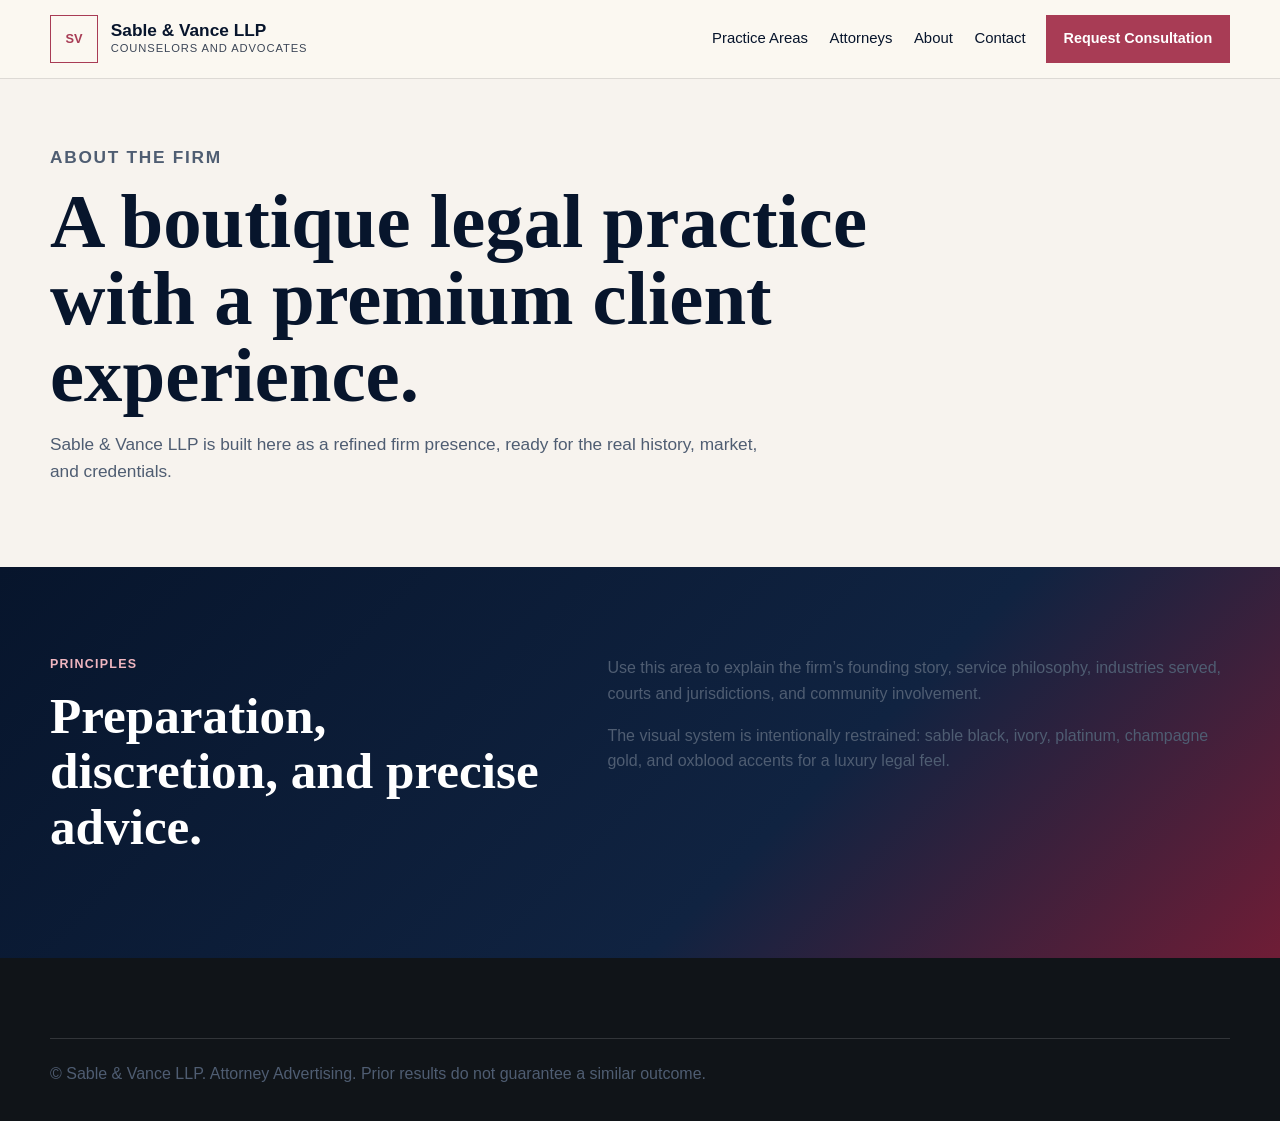
==== about/index.html @ 69eb43da "Update script source path in index.html" ====
<!DOCTYPE html>
<html lang="en" class="plain-header">
  <head>
    <meta charset="UTF-8" />
    <meta name="viewport" content="width=device-width, initial-scale=1.0" />
    <meta name="description" content="About Sable & Vance LLP." />
    <title>About | Sable & Vance LLP</title>
    <link rel="stylesheet" href="../assets/styles.css">
  </head>
  <body>
    <a class="skip-link" href="#main">Skip to main content</a>
    <header class="site-header" data-header>
      <nav class="nav" aria-label="Primary navigation">
        <a class="brand" href="../" aria-label="Sable and Vance LLP home"><span class="brand-mark" aria-hidden="true">SV</span><span class="brand-text"><strong>Sable & Vance LLP</strong><small>Counselors and Advocates</small></span></a>
        <button class="nav-toggle" type="button" aria-expanded="false" aria-controls="nav-menu" data-nav-toggle><span class="sr-only">Menu</span><span aria-hidden="true"></span><span aria-hidden="true"></span><span aria-hidden="true"></span></button>
        <div class="nav-menu" id="nav-menu" data-nav-menu><a href="../practice-areas/">Practice Areas</a><a href="../attorneys/">Attorneys</a><a href="../about/">About</a><a href="../contact/">Contact</a></div>
        <a class="nav-action" href="../contact/">Request Consultation</a>
      </nav>
    </header>
    <main id="main">
      <section class="page-hero">
        <div class="container">
          <p class="section-label">About the firm</p>
          <h1>A boutique legal practice with a premium client experience.</h1>
          <p>Sable & Vance LLP is built here as a refined firm presence, ready for the real history, market, and credentials.</p>
        </div>
      </section>
      <section class="section image-band">
        <div class="container two-column">
          <div><p class="section-label">Principles</p><h2>Preparation, discretion, and precise advice.</h2></div>
          <div><p>Use this area to explain the firm’s founding story, service philosophy, industries served, courts and jurisdictions, and community involvement.</p><p>The visual system is intentionally restrained: sable black, ivory, platinum, champagne gold, and oxblood accents for a luxury legal feel.</p></div>
        </div>
      </section>
    </main>
    <footer class="site-footer"><div class="container footer-bottom"><p>&copy; <span data-year></span> Sable & Vance LLP. Attorney Advertising. Prior results do not guarantee a similar outcome.</p></div></footer>
    <script src="../assets/script.js"></script>
  </body>
</html>
---- assets/styles.css ----
:root {
  --sable: #07152c;
  --charcoal: #102341;
  --ivory: #f7f3ee;
  --porcelain: #ffffff;
  --champagne: #a83c55;
  --champagne-dark: #76263b;
  --oxblood: #6f1d36;
  --text: #101b31;
  --muted: #4f5d72;
  --focus: #2f6fed;
  --shadow: 0 20px 55px rgba(7, 21, 44, 0.14);
  --max-width: 1180px;
}

* {
  box-sizing: border-box;
}

html {
  scroll-behavior: smooth;
}

body {
  margin: 0;
  color: var(--text);
  background: var(--ivory);
  font-family: "Segoe UI", Arial, Helvetica, sans-serif;
  line-height: 1.6;
}

body.menu-open {
  overflow: hidden;
}

img {
  display: block;
  width: 100%;
}

a {
  color: inherit;
}

button,
input,
select,
textarea {
  font: inherit;
}

:focus-visible {
  outline: 3px solid var(--focus);
  outline-offset: 3px;
}

.sr-only,
.skip-link:not(:focus) {
  position: absolute;
  width: 1px;
  height: 1px;
  padding: 0;
  margin: -1px;
  overflow: hidden;
  clip: rect(0, 0, 0, 0);
  white-space: nowrap;
  border: 0;
}

.skip-link:focus {
  position: fixed;
  top: 1rem;
  left: 1rem;
  z-index: 100;
  padding: 0.8rem 1rem;
  color: var(--sable);
  background: var(--porcelain);
  box-shadow: var(--shadow);
}

.site-header {
  position: fixed;
  inset: 0 0 auto;
  z-index: 50;
  color: var(--porcelain);
  border-bottom: 1px solid rgba(255, 255, 255, 0.2);
  transition: background 180ms ease, color 180ms ease, border-color 180ms ease;
}

.site-header.scrolled,
.site-header.menu-active,
.plain-header .site-header {
  color: var(--sable);
  background: rgba(251, 248, 241, 0.97);
  border-color: rgba(18, 20, 23, 0.13);
  backdrop-filter: blur(14px);
}

.container,
.nav {
  width: min(var(--max-width), calc(100% - 2rem));
  margin: 0 auto;
}

.nav {
  min-height: 78px;
  display: flex;
  align-items: center;
  gap: 1.25rem;
}

.brand {
  display: inline-flex;
  align-items: center;
  gap: 0.8rem;
  text-decoration: none;
}

.brand-mark {
  display: grid;
  place-items: center;
  width: 48px;
  height: 48px;
  color: var(--champagne);
  border: 1px solid currentColor;
  font-family: "Segoe UI", Arial, Helvetica, sans-serif;
  font-size: 0.8rem;
  font-weight: 700;
  letter-spacing: 0;
}

.brand-text strong,
.brand-text small {
  display: block;
}

.brand-text strong {
  font-size: 1.08rem;
  line-height: 1.1;
}

.brand-text small {
  font-family: "Segoe UI", Arial, Helvetica, sans-serif;
  font-size: 0.7rem;
  letter-spacing: 0.08em;
  text-transform: uppercase;
  opacity: 0.78;
}

.nav-menu {
  display: flex;
  gap: 1.35rem;
  align-items: center;
  margin-left: auto;
  font-family: "Segoe UI", Arial, Helvetica, sans-serif;
  font-size: 0.93rem;
}

.nav-menu a,
.site-footer a,
.text-link {
  text-decoration: none;
}

.nav-menu a:hover,
.site-footer a:hover,
.text-link:hover {
  color: var(--champagne);
}

.nav-action,
.button {
  display: inline-flex;
  align-items: center;
  justify-content: center;
  min-height: 48px;
  padding: 0.85rem 1.05rem;
  border: 1px solid transparent;
  font-family: "Segoe UI", Arial, Helvetica, sans-serif;
  font-size: 0.9rem;
  font-weight: 700;
  line-height: 1.2;
  text-decoration: none;
  cursor: pointer;
}

.nav-action,
.button-primary {
  color: var(--porcelain);
  background: var(--champagne);
}

.button-secondary {
  color: var(--porcelain);
  border-color: rgba(255, 255, 255, 0.76);
  background: rgba(255, 255, 255, 0.08);
}

.button-outline {
  margin-top: 1.4rem;
  color: var(--sable);
  border-color: var(--champagne-dark);
  background: transparent;
}

.button:hover,
.nav-action:hover {
  color: var(--porcelain);
  background: var(--champagne-dark);
}

.nav-toggle {
  display: none;
  width: 48px;
  height: 48px;
  margin-left: auto;
  color: currentColor;
  border: 1px solid currentColor;
  background: transparent;
  cursor: pointer;
}

.nav-toggle span:not(.sr-only) {
  display: block;
  width: 22px;
  height: 2px;
  margin: 4px auto;
  background: currentColor;
}

.hero {
  position: relative;
  min-height: 92vh;
  display: grid;
  align-items: end;
  padding: 8rem 0 2rem;
  color: var(--porcelain);
  background:
    linear-gradient(135deg, rgba(7, 21, 44, 0.98), rgba(16, 35, 65, 0.96) 58%, rgba(111, 29, 54, 0.93)),
    var(--sable);
}

.hero::after {
  content: "";
  position: absolute;
  inset: 0;
  background:
    linear-gradient(0deg, rgba(7, 21, 44, 0.8), rgba(7, 21, 44, 0) 44%),
    radial-gradient(circle at 80% 24%, rgba(168, 60, 85, 0.2), transparent 34%);
}

.hero-content,
.hero-metrics {
  position: relative;
  z-index: 1;
  width: min(var(--max-width), calc(100% - 2rem));
  margin: 0 auto;
}

.eyebrow,
.section-label,
.role {
  margin: 0 0 0.8rem;
  color: var(--champagne);
  font-family: "Segoe UI", Arial, Helvetica, sans-serif;
  font-size: 0.78rem;
  font-weight: 700;
  letter-spacing: 0.1em;
  text-transform: uppercase;
}

.hero h1,
.page-hero h1,
h2,
h3,
p {
  margin-top: 0;
}

.hero h1,
.page-hero h1,
h2,
h3 {
  font-family: "Palatino Linotype", "Book Antiqua", Palatino, Georgia, serif;
  font-weight: 600;
}

.hero h1 {
  max-width: 900px;
  margin-bottom: 1.2rem;
  font-size: clamp(3.1rem, 8vw, 6.5rem);
  line-height: 0.96;
  letter-spacing: 0;
}

.hero .eyebrow,
.dark-section .section-label,
.image-band .section-label {
  color: #f0b6c0;
}

.hero p {
  max-width: 690px;
  color: rgba(255, 255, 255, 0.9);
  font-family: "Segoe UI", Arial, Helvetica, sans-serif;
  font-size: 1.12rem;
}

.hero-actions {
  display: flex;
  flex-wrap: wrap;
  gap: 0.85rem;
  margin-top: 2rem;
}

.hero-metrics {
  display: grid;
  grid-template-columns: repeat(3, 1fr);
  gap: 1px;
  margin-top: 4rem;
  background: rgba(255, 255, 255, 0.22);
}

.hero-metrics div {
  padding: 1.2rem;
  background: rgba(18, 20, 23, 0.76);
}

.hero-metrics dt {
  color: var(--champagne);
  font-size: 1.25rem;
  font-weight: 700;
}

.hero-metrics dd {
  margin: 0.2rem 0 0;
  font-family: "Segoe UI", Arial, Helvetica, sans-serif;
  font-size: 0.95rem;
}

.section {
  padding: 5.5rem 0;
}

.statement,
.contact-preview {
  background: var(--porcelain);
}

.statement-grid {
  display: grid;
  grid-template-columns: 0.75fr 1.35fr 1fr;
  gap: 2rem;
}

h2 {
  margin-bottom: 1rem;
  font-size: clamp(2rem, 4vw, 3.25rem);
  line-height: 1.08;
  letter-spacing: 0;
}

h3 {
  margin-bottom: 0.65rem;
  font-size: 1.34rem;
  line-height: 1.2;
}

.section-heading {
  max-width: 770px;
  margin-bottom: 2.2rem;
}

.section-heading p,
.statement-grid p,
.two-column p,
.service-card p,
.attorney-card p,
.site-footer p,
.legal-page p,
.legal-page li,
.contact-details li,
.form-note {
  color: var(--muted);
  font-family: "Segoe UI", Arial, Helvetica, sans-serif;
}

.practice-grid,
.attorney-grid,
.testimonial-grid {
  display: grid;
  gap: 1rem;
}

.practice-grid {
  grid-template-columns: repeat(3, 1fr);
}

.service-card,
.attorney-card,
blockquote,
.contact-form {
  background: var(--porcelain);
  box-shadow: var(--shadow);
}

.service-card {
  min-height: 235px;
  padding: 1.5rem;
  border-top: 4px solid var(--champagne);
}

.service-card span {
  display: block;
  margin-bottom: 1.1rem;
  color: var(--oxblood);
  font-family: "Segoe UI", Arial, Helvetica, sans-serif;
  font-weight: 700;
}

.image-band {
  color: var(--porcelain);
  background: linear-gradient(135deg, var(--sable), var(--charcoal) 62%, var(--oxblood));
}

.two-column,
.proof-grid,
.contact-grid,
.footer-grid {
  display: grid;
  grid-template-columns: 0.9fr 1.1fr;
  gap: 3rem;
}

.text-link {
  display: inline-block;
  margin-top: 0.6rem;
  color: var(--champagne);
  font-family: "Segoe UI", Arial, Helvetica, sans-serif;
  font-weight: 700;
}

.muted-section {
  background: #f0e8dc;
}

.attorney-grid {
  grid-template-columns: repeat(3, 1fr);
}

.attorney-card img {
  aspect-ratio: 4 / 3;
  object-fit: cover;
}

.attorney-card div {
  padding: 1.35rem;
}

.dark-section {
  color: var(--porcelain);
  background: var(--sable);
}

.dark-section p {
  color: rgba(255, 255, 255, 0.76);
}

.proof-list {
  display: grid;
  gap: 1px;
  background: rgba(255, 255, 255, 0.18);
}

.proof-list div {
  padding: 1.3rem;
  background: var(--charcoal);
}

.proof-list strong {
  display: block;
  color: var(--champagne);
  font-size: 1.18rem;
}

.proof-list span {
  display: block;
  margin-top: 0.35rem;
  font-family: Arial, Helvetica, sans-serif;
}

.testimonial-grid {
  grid-template-columns: repeat(2, 1fr);
}

blockquote {
  margin: 0;
  padding: 1.55rem;
}

blockquote p {
  color: var(--text);
  font-family: Arial, Helvetica, sans-serif;
  font-size: 1.05rem;
}

cite {
  color: var(--champagne-dark);
  font-family: "Segoe UI", Arial, Helvetica, sans-serif;
  font-size: 0.9rem;
  font-style: normal;
  font-weight: 700;
}

.page-hero {
  padding: 9rem 0 4rem;
  color: var(--sable);
  background: var(--ivory);
}

.page-hero h1 {
  max-width: 850px;
  margin-bottom: 1rem;
  font-size: clamp(2.6rem, 6vw, 5rem);
  line-height: 1;
  letter-spacing: 0;
}

.page-hero p {
  max-width: 720px;
  color: var(--muted);
  font-family: "Segoe UI", Arial, Helvetica, sans-serif;
  font-size: 1.08rem;
}

.contact-form {
  display: grid;
  gap: 0.75rem;
  padding: 1.5rem;
}

.contact-form label {
  font-family: "Segoe UI", Arial, Helvetica, sans-serif;
  font-weight: 700;
}

.contact-form input,
.contact-form select,
.contact-form textarea {
  width: 100%;
  min-height: 48px;
  padding: 0.85rem 0.9rem;
  color: var(--text);
  background: #fffdf8;
  border: 1px solid #c9bfaf;
}

.contact-form textarea {
  min-height: 145px;
  resize: vertical;
}

.contact-details {
  padding: 0;
  margin: 2rem 0 0;
  list-style: none;
}

.contact-details li + li {
  margin-top: 0.7rem;
}

.form-note {
  margin: 0.35rem 0;
  font-size: 0.85rem;
}

.full-width {
  width: 100%;
}

.legal-page {
  max-width: 840px;
}

.legal-page h2 {
  margin-top: 2rem;
  font-size: 1.75rem;
}

.site-footer {
  padding: 3rem 0 1.2rem;
  color: rgba(255, 255, 255, 0.82);
  background: #101418;
}

.footer-grid {
  grid-template-columns: 1.4fr 0.65fr 0.65fr;
}

.footer-brand {
  color: var(--porcelain);
}

.site-footer h2 {
  margin-bottom: 0.75rem;
  color: var(--porcelain);
  font-family: "Segoe UI", Arial, Helvetica, sans-serif;
  font-size: 0.95rem;
}

.site-footer a {
  display: block;
  margin-bottom: 0.45rem;
  font-family: "Segoe UI", Arial, Helvetica, sans-serif;
}

.footer-bottom {
  padding-top: 1.35rem;
  margin-top: 2rem;
  border-top: 1px solid rgba(255, 255, 255, 0.14);
}

@media (max-width: 920px) {
  .nav {
    min-height: 70px;
  }

  .nav-toggle {
    display: block;
  }

  .nav-menu,
  .nav-action {
    display: none;
  }

  .nav-menu.open {
    position: fixed;
    inset: 70px 0 auto;
    display: grid;
    gap: 0;
    width: 100%;
    padding: 0.7rem 1rem 1rem;
    margin: 0;
    color: var(--sable);
    background: var(--ivory);
    box-shadow: 0 20px 40px rgba(18, 20, 23, 0.16);
  }

  .nav-menu.open a {
    padding: 0.95rem 0;
    border-bottom: 1px solid rgba(18, 20, 23, 0.1);
  }

  .statement-grid,
  .practice-grid,
  .attorney-grid,
  .two-column,
  .proof-grid,
  .contact-grid,
  .footer-grid {
    grid-template-columns: 1fr;
  }
}

@media (max-width: 640px) {
  .container,
  .nav,
  .hero-content,
  .hero-metrics {
    width: min(100% - 1.25rem, var(--max-width));
  }

  .brand-mark {
    width: 42px;
    height: 42px;
  }

  .brand-text strong {
    font-size: 0.98rem;
  }

  .brand-text small {
    font-size: 0.64rem;
  }

  .hero {
    min-height: 86vh;
    padding-top: 7rem;
  }

  .hero h1 {
    font-size: clamp(2.55rem, 15vw, 4.15rem);
  }

  .hero-actions,
  .hero-metrics,
  .testimonial-grid {
    display: grid;
    grid-template-columns: 1fr;
  }

  .section {
    padding: 4rem 0;
  }

  .service-card {
    min-height: auto;
  }
}

@media (prefers-reduced-motion: reduce) {
  *,
  *::before,
  *::after {
    scroll-behavior: auto !important;
    transition-duration: 0.01ms !important;
    animation-duration: 0.01ms !important;
    animation-iteration-count: 1 !important;
  }
}
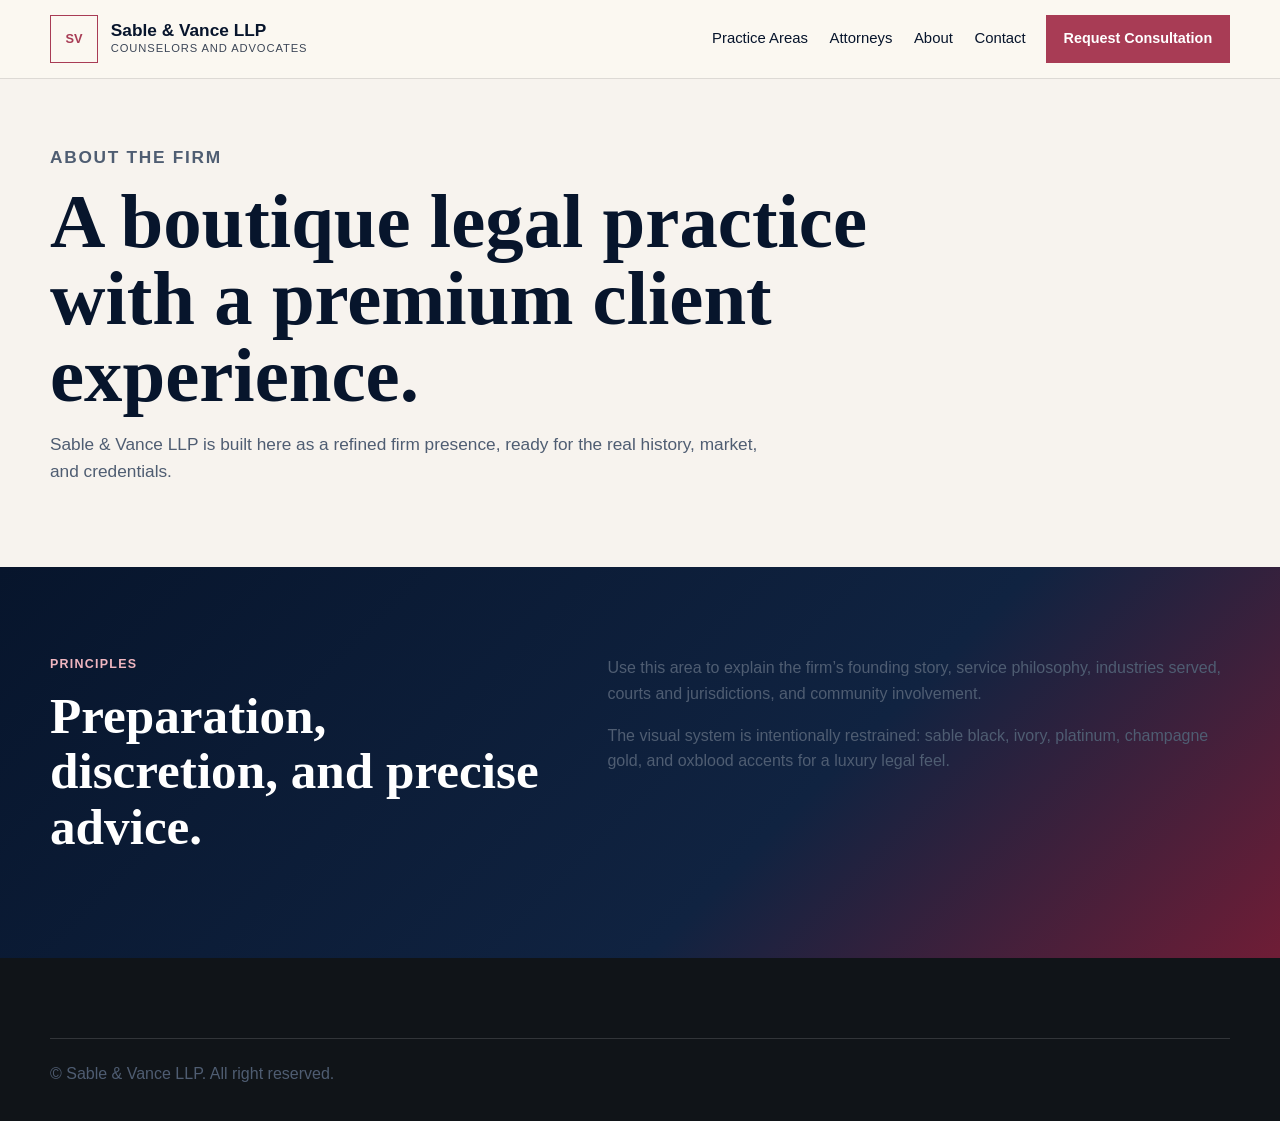
==== commit 0ffeec7e: "Update index.html" ====
--- a/about/index.html
+++ b/about/index.html
@@ -5,6 +5,7 @@
     <meta name="viewport" content="width=device-width, initial-scale=1.0" />
     <meta name="description" content="About Sable & Vance LLP." />
     <title>About | Sable & Vance LLP</title>
+    <link rel="icon" type="image/png" href="../assets/favicon.png">
     <link rel="stylesheet" href="../assets/styles.css">
   </head>
   <body>
@@ -32,7 +33,7 @@
         </div>
       </section>
     </main>
-    <footer class="site-footer"><div class="container footer-bottom"><p>&copy; <span data-year></span> Sable & Vance LLP. Attorney Advertising. Prior results do not guarantee a similar outcome.</p></div></footer>
+    <footer class="site-footer"><div class="container footer-bottom"><p>&copy; <span data-year></span> Sable & Vance LLP. All right reserved.</p></div></footer>
     <script src="../assets/script.js"></script>
   </body>
 </html>
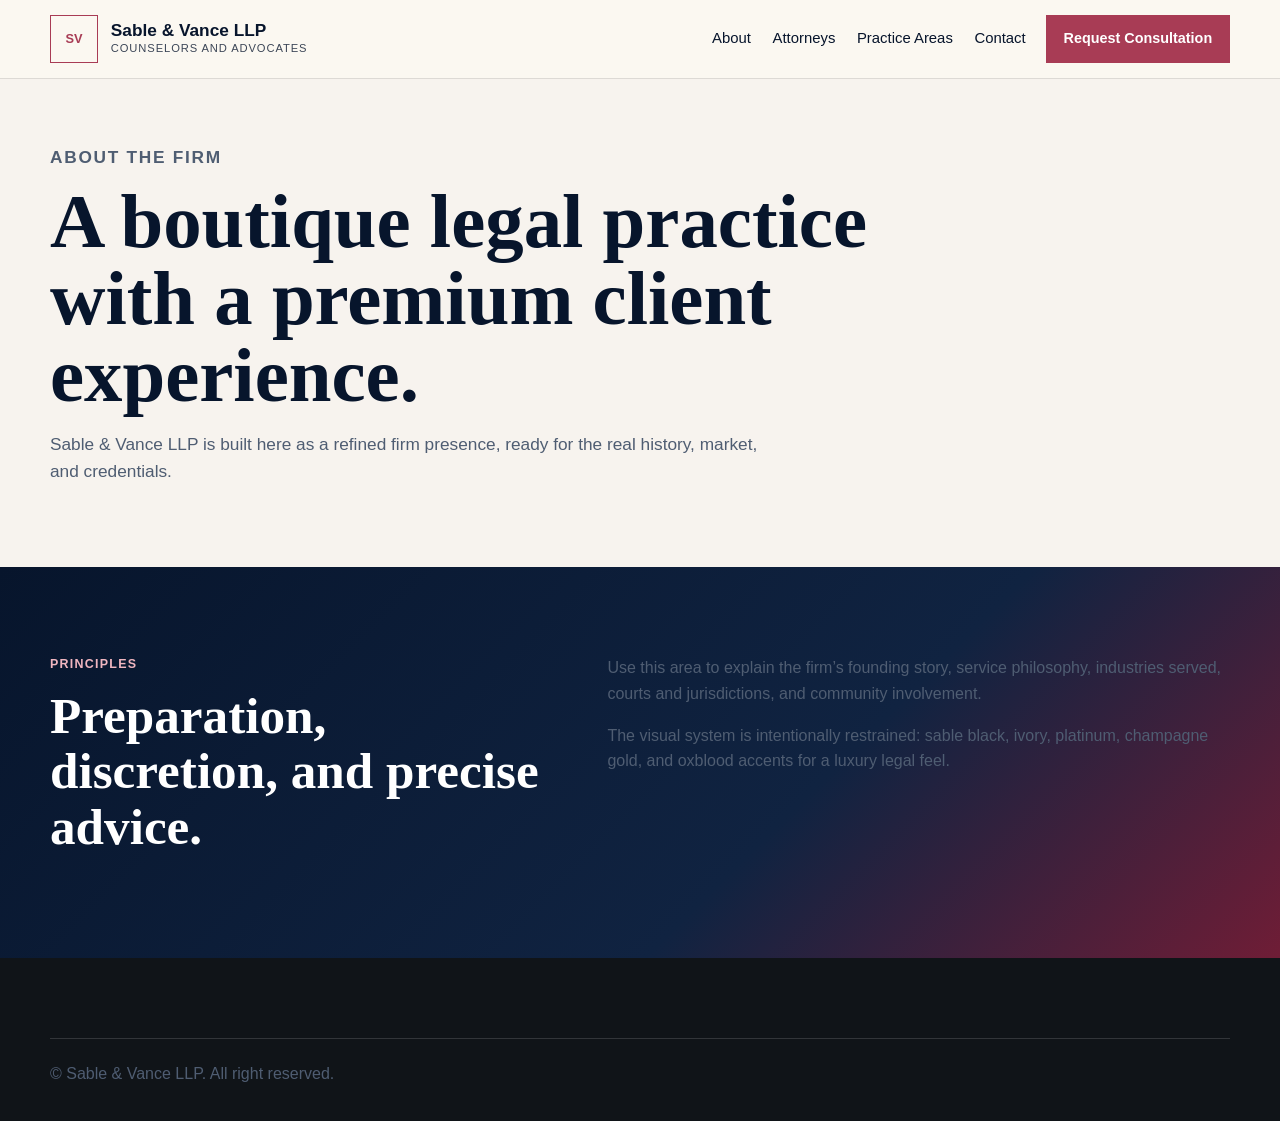
==== commit 3e39ae1c: "Update index.html" ====
--- a/about/index.html
+++ b/about/index.html
@@ -14,7 +14,7 @@
       <nav class="nav" aria-label="Primary navigation">
         <a class="brand" href="../" aria-label="Sable and Vance LLP home"><span class="brand-mark" aria-hidden="true">SV</span><span class="brand-text"><strong>Sable & Vance LLP</strong><small>Counselors and Advocates</small></span></a>
         <button class="nav-toggle" type="button" aria-expanded="false" aria-controls="nav-menu" data-nav-toggle><span class="sr-only">Menu</span><span aria-hidden="true"></span><span aria-hidden="true"></span><span aria-hidden="true"></span></button>
-        <div class="nav-menu" id="nav-menu" data-nav-menu><a href="../practice-areas/">Practice Areas</a><a href="../attorneys/">Attorneys</a><a href="../about/">About</a><a href="../contact/">Contact</a></div>
+        <div class="nav-menu" id="nav-menu" data-nav-menu><a href="../about/">About</a><a href="../attorneys/">Attorneys</a><a href="../practice-areas/">Practice Areas</a><a href="../contact/">Contact</a></div>
         <a class="nav-action" href="../contact/">Request Consultation</a>
       </nav>
     </header>
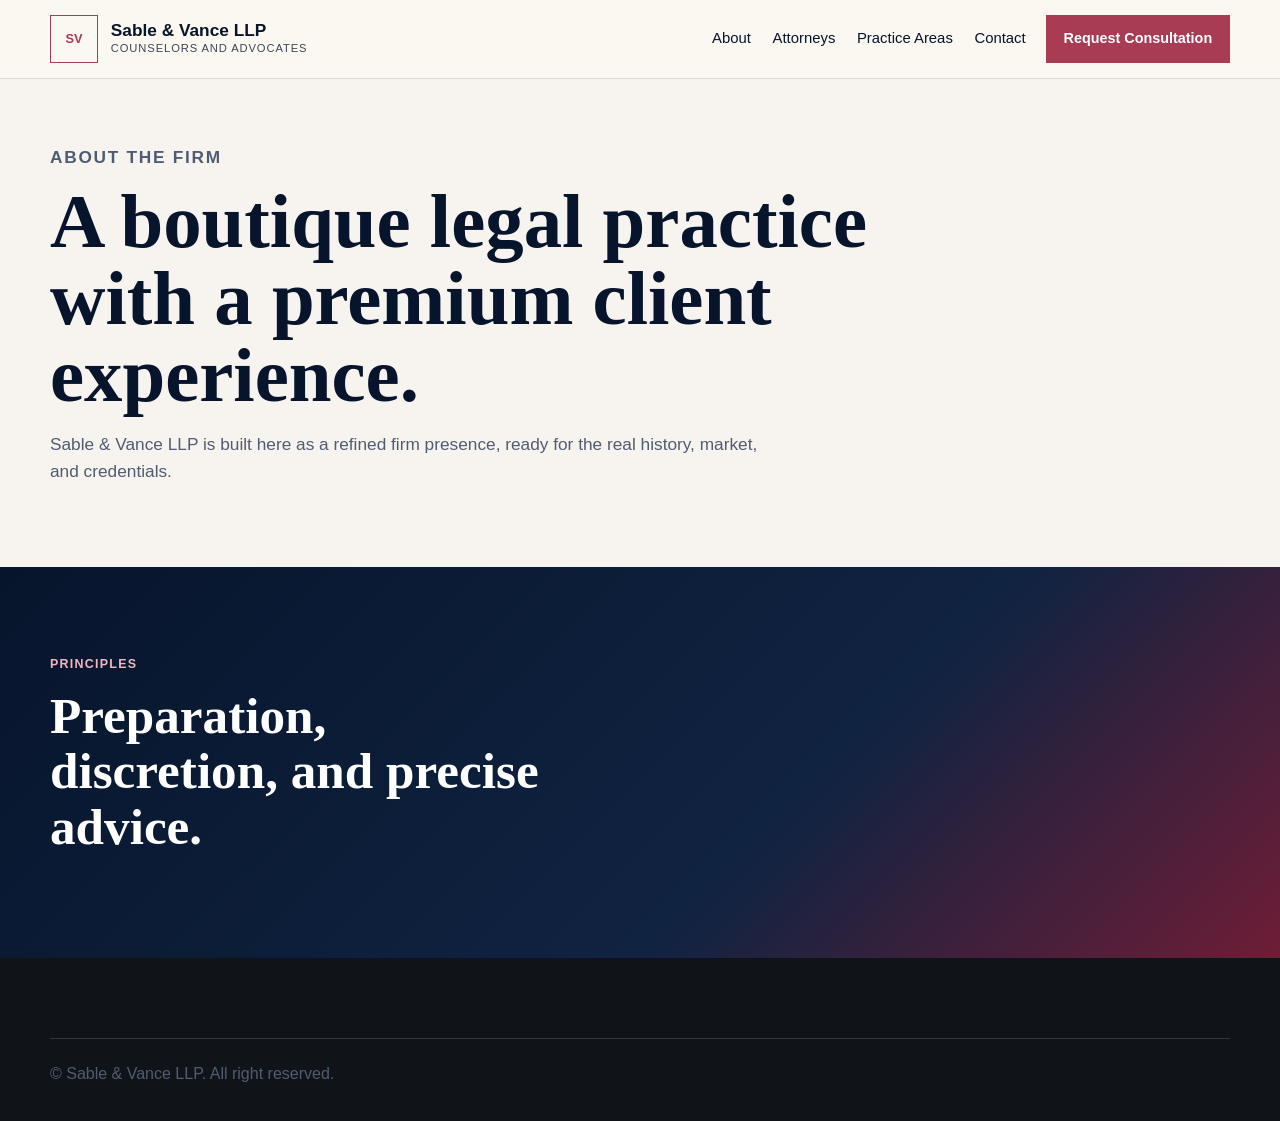
==== commit dde9b2f2: "Remove placeholder text from about section Removed placeholder text about the firm's story and philo" ====
--- a/about/index.html
+++ b/about/index.html
@@ -29,7 +29,6 @@
       <section class="section image-band">
         <div class="container two-column">
           <div><p class="section-label">Principles</p><h2>Preparation, discretion, and precise advice.</h2></div>
-          <div><p>Use this area to explain the firm’s founding story, service philosophy, industries served, courts and jurisdictions, and community involvement.</p><p>The visual system is intentionally restrained: sable black, ivory, platinum, champagne gold, and oxblood accents for a luxury legal feel.</p></div>
         </div>
       </section>
     </main>
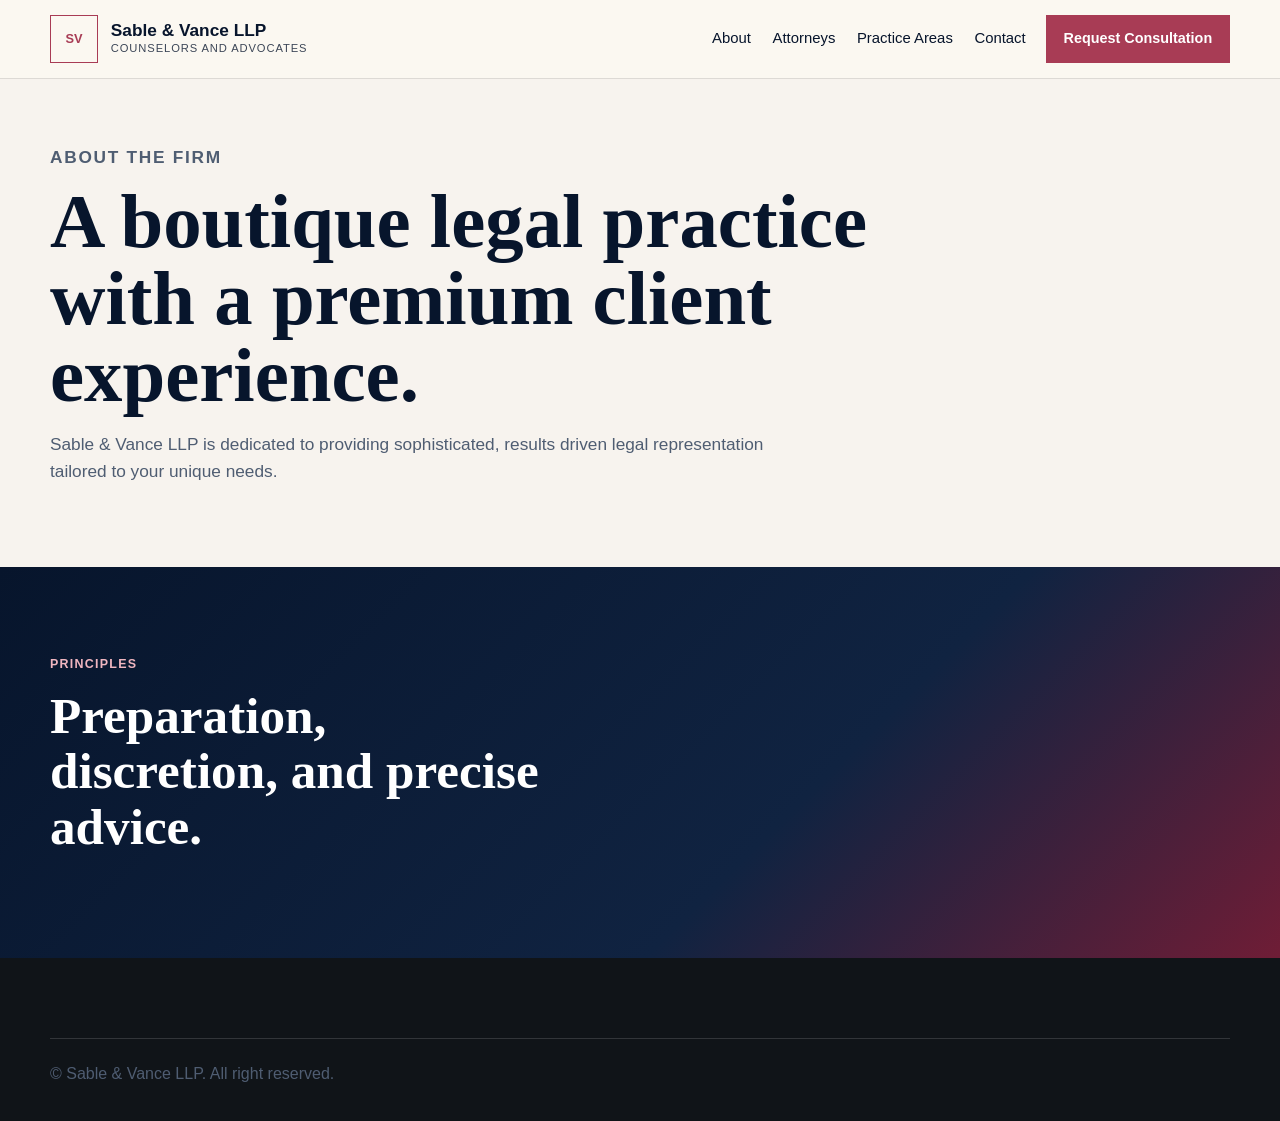
==== commit be4da6df: "Update description of Sable & Vance LLP" ====
--- a/about/index.html
+++ b/about/index.html
@@ -23,7 +23,7 @@
         <div class="container">
           <p class="section-label">About the firm</p>
           <h1>A boutique legal practice with a premium client experience.</h1>
-          <p>Sable & Vance LLP is built here as a refined firm presence, ready for the real history, market, and credentials.</p>
+          <p>Sable & Vance LLP is dedicated to providing sophisticated, results driven legal representation tailored to your unique needs.</p>
         </div>
       </section>
       <section class="section image-band">
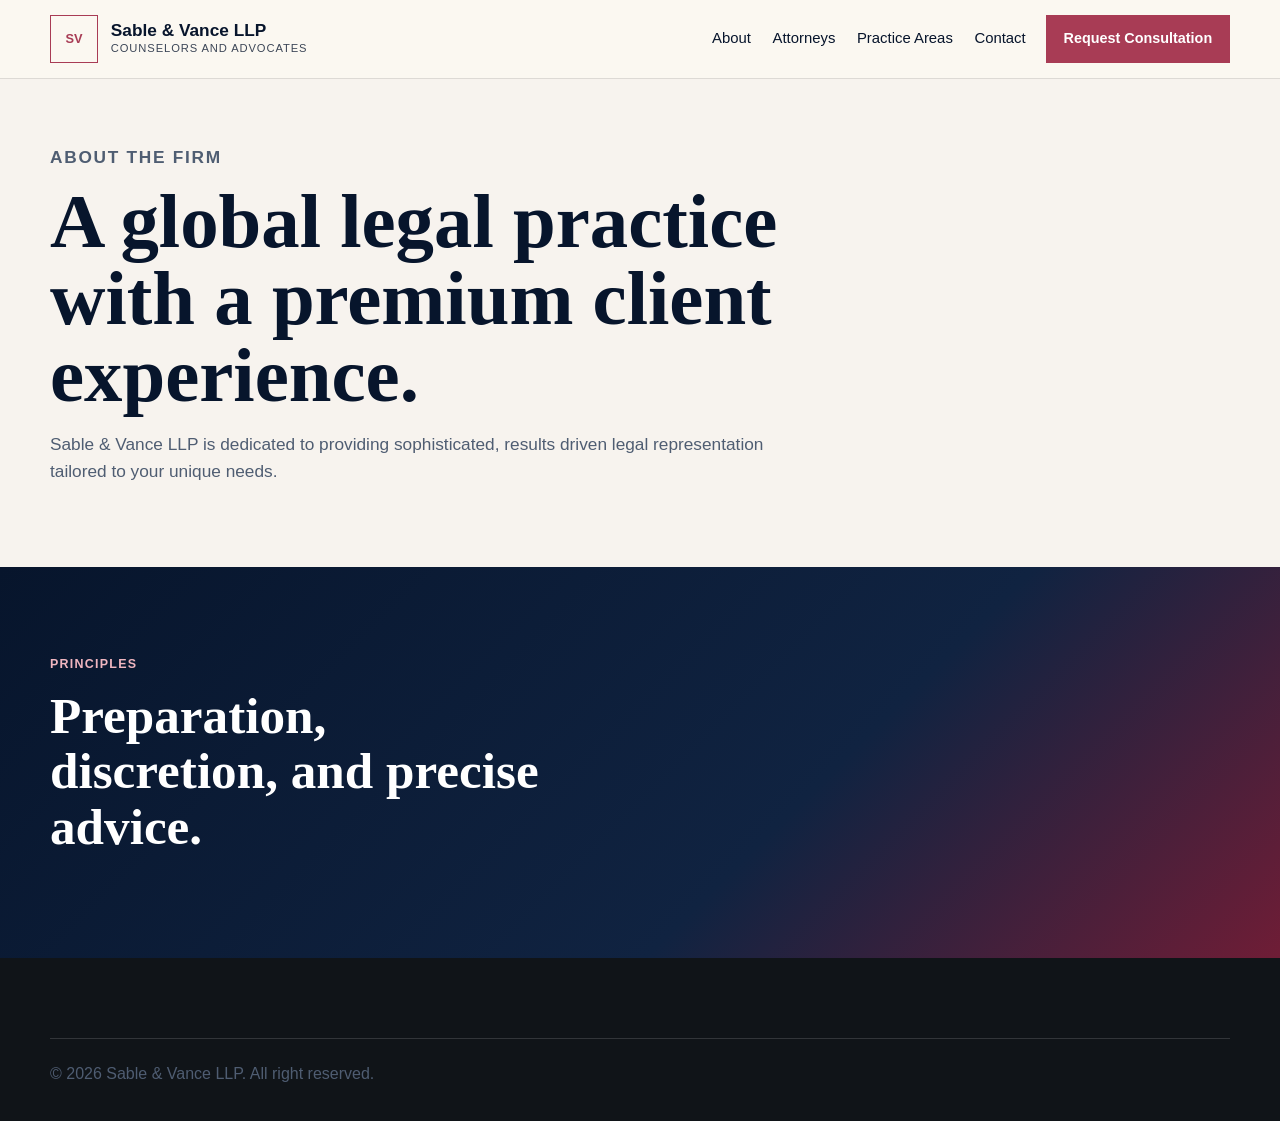
==== commit 188b6000: "Change firm description to 'global legal practice'" ====
--- a/about/index.html
+++ b/about/index.html
@@ -22,7 +22,7 @@
       <section class="page-hero">
         <div class="container">
           <p class="section-label">About the firm</p>
-          <h1>A boutique legal practice with a premium client experience.</h1>
+          <h1>A global legal practice with a premium client experience.</h1>
           <p>Sable & Vance LLP is dedicated to providing sophisticated, results driven legal representation tailored to your unique needs.</p>
         </div>
       </section>
